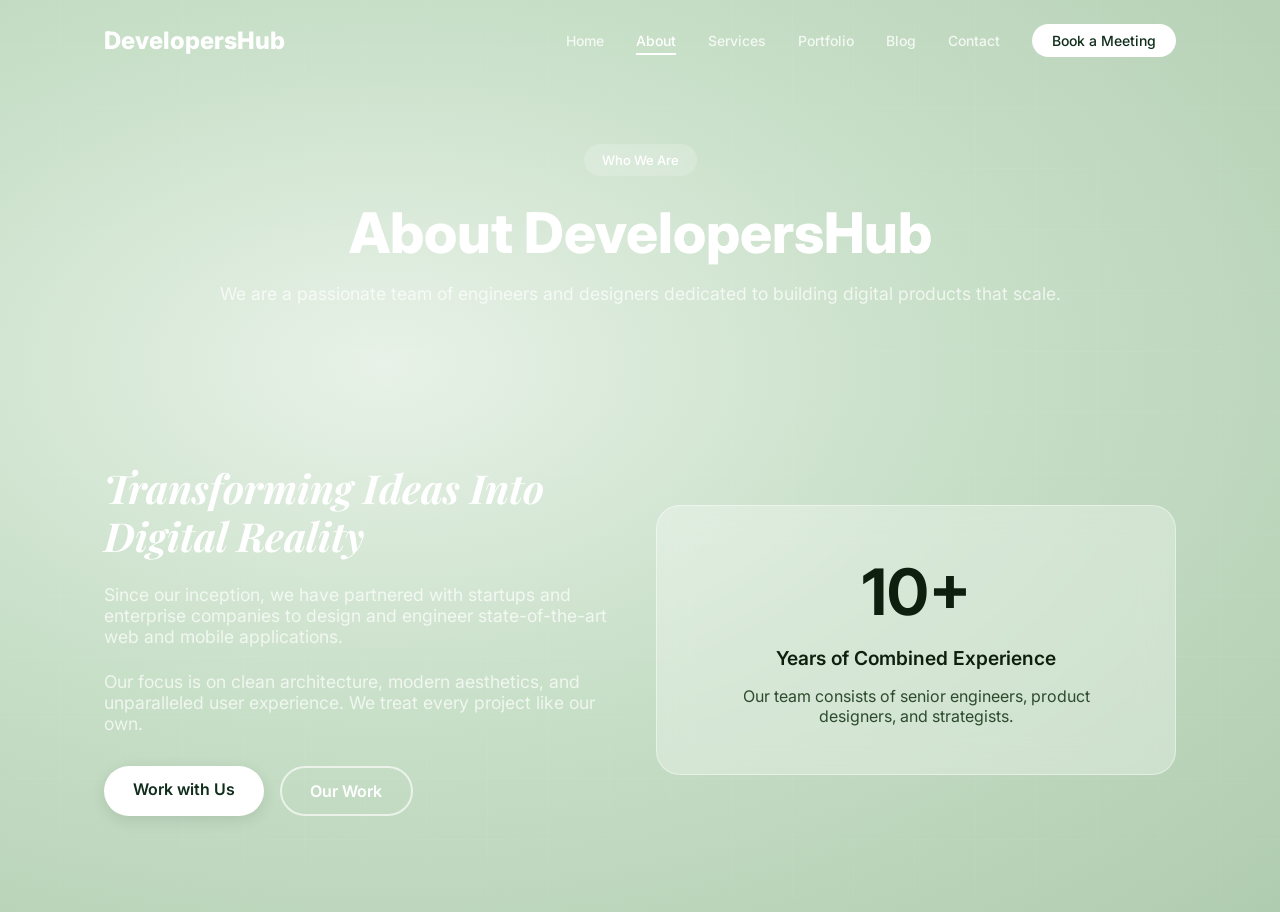
==== frontend/pages/about.html @ afa8d263 "Prepare for Production Deployment" ====
<!DOCTYPE html>
<html lang="en">
<head>
  <meta charset="UTF-8">
  <meta name="viewport" content="width=device-width, initial-scale=1.0">
  <title>About Us - DevelopersHub</title>
  <link href="https://fonts.googleapis.com/css2?family=Inter:wght@400;500;600;700;800&family=Playfair+Display:ital@1&display=swap" rel="stylesheet">
  <link href="https://unpkg.com/aos@2.3.1/dist/aos.css" rel="stylesheet">
  <link rel="stylesheet" href="../css/style.css">
</head>
<body>
  <div style="
    position:fixed; inset:0; pointer-events:none; z-index:0;
    background-image: repeating-linear-gradient(
      0deg, transparent, transparent 60px,
      rgba(255,255,255,0.04) 60px, rgba(255,255,255,0.04) 61px),
    repeating-linear-gradient(
      90deg, transparent, transparent 60px,
      rgba(255,255,255,0.04) 60px, rgba(255,255,255,0.04) 61px);
  "></div>

  <nav class="navbar">
    <div class="container nav-inner">
      <a href="../index.html" class="logo">Developers<span>Hub</span></a>
      <ul class="nav-links">
        <li><a href="../index.html">Home</a></li>
        <li><a href="about.html" class="active">About</a></li>
        <li><a href="services.html">Services</a></li>
        <li><a href="portfolio.html">Portfolio</a></li>
        <li><a href="blog.html">Blog</a></li>
        <li><a href="contact.html">Contact</a></li>
        <li><a href="booking.html" class="nav-cta">Book a Meeting</a></li>
      </ul>
      <button class="hamburger" aria-label="Menu"><span></span><span></span><span></span></button>
    </div>
  </nav>

  <div class="page-header" data-aos="fade-up">
    <div class="container">
      <div class="section-badge">Who We Are</div>
      <h1>About DevelopersHub</h1>
      <p>We are a passionate team of engineers and designers dedicated to building digital products that scale.</p>
    </div>
  </div>

  <section class="section">
    <div class="container">
      <div class="grid-2" style="align-items:center">
        <div data-aos="fade-right">
          <h2 style="margin-bottom:1.5rem;font-size:2.5rem;color:white;font-family:'Playfair Display';font-style:italic">Transforming Ideas Into Digital Reality</h2>
          <p style="color:rgba(255,255,255,0.72);margin-bottom:1.5rem;font-size:1.1rem">Since our inception, we have partnered with startups and enterprise companies to design and engineer state-of-the-art web and mobile applications.</p>
          <p style="color:rgba(255,255,255,0.72);margin-bottom:2rem;font-size:1.1rem">Our focus is on clean architecture, modern aesthetics, and unparalleled user experience. We treat every project like our own.</p>
          <div style="display:flex;gap:16px;">
            <a href="contact.html" class="btn btn-primary" onmouseover="this.style.transform='translateY(-2px)'" onmouseout="this.style.transform='none'">Work with Us</a>
            <a href="portfolio.html" class="btn btn-outline" style="border-color:rgba(255,255,255,0.65);border-width:2px;color:white;" onmouseover="this.style.background='rgba(255,255,255,0.12)';this.style.transform='translateY(-2px)'" onmouseout="this.style.background='transparent';this.style.transform='none'">Our Work</a>
          </div>
        </div>
        <div data-aos="zoom-in" data-aos-delay="200" style="background:rgba(255,255,255,0.3);backdrop-filter:blur(16px);border:1px solid rgba(255,255,255,0.45);border-radius:24px;padding:3rem;text-align:center;">
          <h3 style="font-size:4rem;color:#0f1f0f;margin-bottom:1rem">10+</h3>
          <p style="font-size:1.2rem;font-weight:600;color:#0f1f0f;">Years of Combined Experience</p>
          <p style="color:#2d4a2d;margin-top:1rem">Our team consists of senior engineers, product designers, and strategists.</p>
        </div>
      </div>
    </div>
  </section>

  <script src="../js/main.js"></script>
  <script src="https://unpkg.com/aos@2.3.1/dist/aos.js"></script>
  <script>
    window.addEventListener('scroll', () => {
      document.querySelector('.navbar').classList.toggle('scrolled', window.scrollY > 20);
    });
    AOS.init({ duration: 650, once: true, offset: 80, easing: 'ease-out-cubic' });
  </script>
</body>
</html>
---- frontend/css/style.css ----
:root {
  --bg-start: #ddeedd;
  --bg-mid: #c8e0c8;
  --bg-end: #b8d4b8;
  --glass-bg: rgba(255,255,255,0.55);
  --glass-border: rgba(255,255,255,0.45);
  --glass-blur: blur(16px);
  --text-white: #ffffff;
  --text-dark: #0f1f0f;
  --text-muted: rgba(255,255,255,0.72);
  --btn-primary-bg: #ffffff;
  --btn-primary-text: #0f2d1a;
  --btn-outline-border: rgba(255,255,255,0.7);
  --radius-pill: 50px;
  --radius-card: 20px;
  --radius-btn: 50px;
  --shadow-card: 0 24px 60px rgba(0,0,0,0.12);
  --shadow-card-hover: 0 32px 80px rgba(0,0,0,0.18);
  --transition: 0.3s cubic-bezier(0.4,0,0.2,1);
}

* { box-sizing: border-box; margin: 0; padding: 0; }

body {
  font-family: 'Inter', sans-serif;
  background: radial-gradient(ellipse at 30% 40%, #e8f2e8 0%, #c8dfc8 45%, #b0ccb0 100%);
  min-height: 100vh;
  color: var(--text-white);
  overflow-x: hidden;
}

a { text-decoration: none; color: inherit; transition: color var(--transition); }
ul { list-style: none; }

.container { max-width: 1200px; margin: 0 auto; padding: 0 5%; }

h1, h2, h3, h4 { font-weight: 700; line-height: 1.2; }

/* Navbar */
.navbar {
  position: fixed;
  top: 0;
  width: 100%;
  z-index: 100;
  background: transparent;
  transition: all var(--transition);
}
.navbar.scrolled {
  background: rgba(255,255,255,0.15);
  backdrop-filter: blur(20px);
  border-bottom: 0.5px solid rgba(255,255,255,0.25);
}
.nav-inner {
  display: flex; justify-content: space-between; align-items: center; height: 80px;
}
.logo {
  font-size: 1.5rem; font-weight: 800; color: white;
}
.nav-links { display: flex; gap: 2rem; align-items: center; }
.nav-links a {
  font-weight: 500; font-size: 14px; color: white; opacity: 0.8;
  transition: all var(--transition); position: relative;
}
.nav-links a:hover, .nav-links a.active { opacity: 1; }
.nav-links a.active { border-bottom: 2px solid white; padding-bottom: 4px; }
.nav-links a:hover::after {
  content: ''; position: absolute; left: 0; bottom: -4px; width: 100%; height: 2px;
  background: white; animation: slideIn 0.3s forwards;
}
@keyframes slideIn { from { width: 0; } to { width: 100%; } }

.nav-cta {
  background: white; color: #0f2d1a !important; border-radius: 50px;
  padding: 8px 20px; font-weight: 600; font-size: 14px; opacity: 1 !important;
  transition: transform 0.2s, box-shadow 0.2s;
}
.nav-cta:hover {
  transform: scale(1.04); box-shadow: 0 4px 20px rgba(0,0,0,0.15);
}

.hamburger { display: none; background: none; border: none; cursor: pointer; }
.hamburger span {
  display: block; width: 25px; height: 2px; background: white; margin: 5px 0; transition: var(--transition);
}

/* Sections */
.section { padding: 6rem 0; position: relative; z-index: 1; }
.section-alt {
  /* overlay for subtle depth instead of white backgrounds */
  background: rgba(0,0,0,0.04);
}
.section-header { text-align: center; margin-bottom: 4rem; }
.section-header .section-badge, .page-header .section-badge {
  display: inline-flex; align-items: center; gap: 8px;
  background: rgba(255,255,255,0.2);
  backdrop-filter: blur(10px);
  border-radius: 50px;
  padding: 8px 18px;
  font-size: 13px; font-weight: 500; color: white; margin-bottom: 1.5rem;
}
.section-header h2 { font-size: 2.5rem; margin-bottom: 1rem; color: white; font-weight: 800; }
.section-header p { color: rgba(255,255,255,0.72); max-width: 600px; margin: 0 auto; font-size: 1.1rem; }

/* Grid Layouts */
.grid-2 { display: grid; grid-template-columns: repeat(2, 1fr); gap: 2rem; }
.grid-3 { display: grid; grid-template-columns: repeat(3, 1fr); gap: 2rem; }

/* Cards */
.card, .service-card {
  background: rgba(255,255,255,0.52);
  backdrop-filter: blur(16px);
  -webkit-backdrop-filter: blur(16px);
  border: 1px solid rgba(255,255,255,0.45);
  border-radius: var(--radius-card);
  padding: 28px;
  transition: transform 0.3s ease, box-shadow 0.3s ease;
  color: #0f1f0f;
  position: relative; z-index: 1;
}
.card:hover {
  transform: translateY(-8px);
  box-shadow: 0 32px 80px rgba(0,0,0,0.14);
}

/* Base card specific overrides */
.card h3 { color: #0f1f0f; font-weight: 700; margin-bottom: 0.5rem; }
.card p { color: #2d4a2d; }

.service-icon {
  width: 52px; height: 52px;
  background: rgba(15,45,26,0.1);
  border-radius: 14px;
  display: flex; align-items: center; justify-content: center;
  font-size: 1.5rem; color: #0f2d1a;
  margin-bottom: 1.5rem;
}

.portfolio-card { padding: 0; display: flex; flex-direction: column; overflow: hidden; }
.portfolio-img {
  background: linear-gradient(135deg, rgba(15,45,26,0.15), rgba(255,255,255,0.3));
  height: 200px;
  display: flex; align-items: center; justify-content: center; font-size: 3rem;
}
.portfolio-info { padding: 1.5rem; flex-grow: 1; display: flex; flex-direction: column;}
.tech-tags { display: flex; flex-wrap: wrap; gap: 0.5rem; margin-bottom: 1rem; }
.tag {
  background: rgba(15,45,26,0.1);
  color: #0f2d1a;
  border: 1px solid rgba(15,45,26,0.15);
  border-radius: 50px;
  padding: 4px 12px; font-size: 12px; font-weight: 500;
}

.blog-card { padding: 0; }
.blog-img {
  background: linear-gradient(135deg, rgba(255,255,255,0.4), rgba(15,45,26,0.1));
  height: 180px; display: flex; align-items: center; justify-content: center; font-size: 3rem;
}
.blog-info { padding: 1.5rem; }
.blog-meta { display: flex; justify-content: space-between; font-size: 12px; color: rgba(15,45,26,0.55); margin-bottom: 1rem; }

/* Buttons */
.btn {
  display: inline-block; padding: 0.8rem 1.8rem; font-weight: 600; border-radius: var(--radius-btn);
  cursor: pointer; transition: all var(--transition); border: none; text-align: center;
}
.btn-primary {
  background: #ffffff; color: #0f2d1a; box-shadow: 0 4px 15px rgba(0,0,0,0.1);
}
.btn-primary:hover { transform: translateY(-2px); box-shadow: 0 8px 25px rgba(0,0,0,0.15); }

.btn-outline {
  background: transparent; color: #0f1f0f; border: 2px solid rgba(15,45,26,0.5);
}
.btn-outline:hover { background: rgba(15,45,26,0.05); transform: translateY(-2px); }
.btn-sm { padding: 0.5rem 1rem; font-size: 0.85rem; }

/* Forms */
.form-wrapper {
  background: rgba(255,255,255,0.55);
  backdrop-filter: blur(18px);
  border: 1px solid rgba(255,255,255,0.45);
  border-radius: 24px;
  padding: 2.5rem;
}
.form-group { margin-bottom: 1.5rem; }
.form-label { display: block; margin-bottom: 0.5rem; font-weight: 600; font-size: 0.95rem; color: #0f1f0f; }
.form-control {
  width: 100%; padding: 0.8rem 1rem;
  background: rgba(255,255,255,0.7);
  border: 1.5px solid rgba(255,255,255,0.6);
  border-radius: 12px;
  color: #0f1f0f;
  font-family: inherit; transition: var(--transition);
}
.form-control:focus {
  outline: none; border-color: #0f2d1a; box-shadow: 0 0 0 3px rgba(15,45,26,0.1);
}
textarea.form-control { resize: vertical; min-height: 120px; }

/* Booking specific */
.time-slot {
  background: rgba(255,255,255,0.65); border: 1.5px solid rgba(255,255,255,0.5);
  color: #0f1f0f; padding: 0.6rem; border-radius: 8px; text-align: center; cursor: pointer;
}
.time-slot.selected {
  background: #0f2d1a; color: white; border-color: #0f2d1a;
}

/* Page Header */
.page-header {
  padding: 9rem 0 4rem; text-align: center; position: relative; z-index: 1;
}
.page-header h1 { color: white; font-weight: 800; font-size: 3.5rem; }
.page-header p { color: rgba(255,255,255,0.72); margin-top: 1rem; font-size: 1.1rem; }

/* Footer */
.footer {
  background: rgba(0,0,0,0.25);
  backdrop-filter: blur(10px);
  border-top: 1px solid rgba(255,255,255,0.15);
  color: rgba(255,255,255,0.7);
  padding: 4rem 0 2rem; margin-top: auto; position: relative; z-index: 1;
}
.footer-grid { display: grid; grid-template-columns: 2fr 1fr 1fr 1fr; gap: 3rem; margin-bottom: 3rem; }
.footer-brand p { margin-top: 1rem; }
.footer-col h4 { margin-bottom: 1.5rem; color: white; font-weight: 700; }
.footer-col ul li { margin-bottom: 0.8rem; }
.footer-col ul a { color: rgba(255,255,255,0.65); }
.footer-col ul a:hover { color: white; }
.footer-bottom {
  border-top: 1px solid rgba(255,255,255,0.12); padding-top: 2rem; display: flex; justify-content: space-between; font-size: 0.9rem;
}

/* Loading Skeleton */
.skeleton {
  background: linear-gradient(90deg, rgba(255,255,255,0.3) 25%, rgba(255,255,255,0.5) 50%, rgba(255,255,255,0.3) 75%);
  background-size: 200% 100%; animation: loading 1.5s infinite; border-radius: var(--radius-card);
}
.loading-card { height: 250px; }
@keyframes loading { 0% { background-position: 200% 0; } 100% { background-position: -200% 0; } }

/* Hero specific animations */
@keyframes heroFloat {
  0%, 100% { transform: perspective(1000px) rotateY(-14deg) rotateX(6deg) translateY(0px); }
  50% { transform: perspective(1000px) rotateY(-14deg) rotateX(6deg) translateY(-18px); }
}
#hero-card { animation: heroFloat 5s ease-in-out infinite; }

/* Responsive */
@media (max-width: 992px) {
  .grid-3 { grid-template-columns: repeat(2, 1fr); }
  .footer-grid { grid-template-columns: 1fr 1fr; }
}
@media (max-width: 768px) {
  .nav-links {
    display: none; position: absolute; top: 80px; left: 0; width: 100%;
    background: rgba(232,242,232,0.95); backdrop-filter: blur(20px);
    flex-direction: column; padding: 2rem;
  }
  .nav-links a { color: #0f1f0f; font-weight: 600; }
  .nav-links.active { display: flex; }
  .hamburger { display: block; }

  #hero-layout { flex-direction: column !important; text-align: center; }
  #hero-layout > div { align-items: center !important; }
  .hero-stats { justify-content: center !important; flex-wrap: wrap; }
  .hero-actions { justify-content: center !important; }

  #hero-card { 
    transform: perspective(800px) rotateY(0deg) rotateX(4deg);
    animation: heroFloatMobile 4s ease-in-out infinite;
    max-width: 100%; margin-top: 2rem;
  }
  @keyframes heroFloatMobile {
    0%,100% { transform: perspective(800px) rotateY(0deg) rotateX(4deg) translateY(0); }
    50%     { transform: perspective(800px) rotateY(0deg) rotateX(4deg) translateY(-10px); }
  }

  .grid-2, .grid-3 { grid-template-columns: 1fr; }
  .footer-grid { grid-template-columns: 1fr; }
  .card, .form-wrapper { padding: 20px; }
  .cta-banner { margin: 0 16px !important; padding: 40px 20px !important; }
}
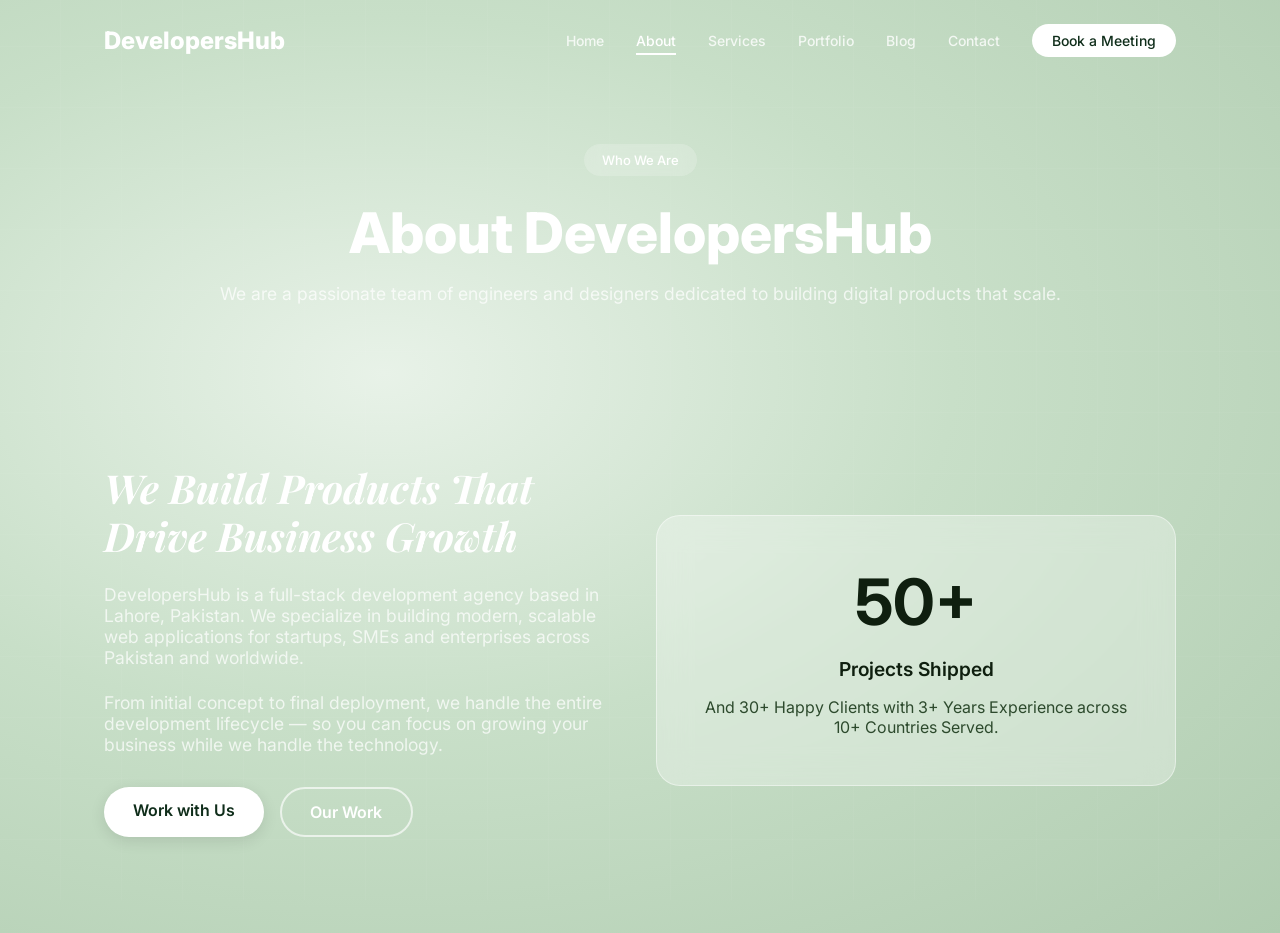
==== commit e05efd81: "Update website content to real agency info" ====
--- a/frontend/pages/about.html
+++ b/frontend/pages/about.html
@@ -47,18 +47,18 @@
     <div class="container">
       <div class="grid-2" style="align-items:center">
         <div data-aos="fade-right">
-          <h2 style="margin-bottom:1.5rem;font-size:2.5rem;color:white;font-family:'Playfair Display';font-style:italic">Transforming Ideas Into Digital Reality</h2>
-          <p style="color:rgba(255,255,255,0.72);margin-bottom:1.5rem;font-size:1.1rem">Since our inception, we have partnered with startups and enterprise companies to design and engineer state-of-the-art web and mobile applications.</p>
-          <p style="color:rgba(255,255,255,0.72);margin-bottom:2rem;font-size:1.1rem">Our focus is on clean architecture, modern aesthetics, and unparalleled user experience. We treat every project like our own.</p>
+          <h2 style="margin-bottom:1.5rem;font-size:2.5rem;color:white;font-family:'Playfair Display';font-style:italic">We Build Products That Drive Business Growth</h2>
+          <p style="color:rgba(255,255,255,0.72);margin-bottom:1.5rem;font-size:1.1rem">DevelopersHub is a full-stack development agency based in Lahore, Pakistan. We specialize in building modern, scalable web applications for startups, SMEs and enterprises across Pakistan and worldwide.</p>
+          <p style="color:rgba(255,255,255,0.72);margin-bottom:2rem;font-size:1.1rem">From initial concept to final deployment, we handle the entire development lifecycle — so you can focus on growing your business while we handle the technology.</p>
           <div style="display:flex;gap:16px;">
             <a href="contact.html" class="btn btn-primary" onmouseover="this.style.transform='translateY(-2px)'" onmouseout="this.style.transform='none'">Work with Us</a>
             <a href="portfolio.html" class="btn btn-outline" style="border-color:rgba(255,255,255,0.65);border-width:2px;color:white;" onmouseover="this.style.background='rgba(255,255,255,0.12)';this.style.transform='translateY(-2px)'" onmouseout="this.style.background='transparent';this.style.transform='none'">Our Work</a>
           </div>
         </div>
         <div data-aos="zoom-in" data-aos-delay="200" style="background:rgba(255,255,255,0.3);backdrop-filter:blur(16px);border:1px solid rgba(255,255,255,0.45);border-radius:24px;padding:3rem;text-align:center;">
-          <h3 style="font-size:4rem;color:#0f1f0f;margin-bottom:1rem">10+</h3>
-          <p style="font-size:1.2rem;font-weight:600;color:#0f1f0f;">Years of Combined Experience</p>
-          <p style="color:#2d4a2d;margin-top:1rem">Our team consists of senior engineers, product designers, and strategists.</p>
+          <h3 style="font-size:4rem;color:#0f1f0f;margin-bottom:1rem">50+</h3>
+          <p style="font-size:1.2rem;font-weight:600;color:#0f1f0f;">Projects Shipped</p>
+          <p style="color:#2d4a2d;margin-top:1rem">And 30+ Happy Clients with 3+ Years Experience across 10+ Countries Served.</p>
         </div>
       </div>
     </div>
